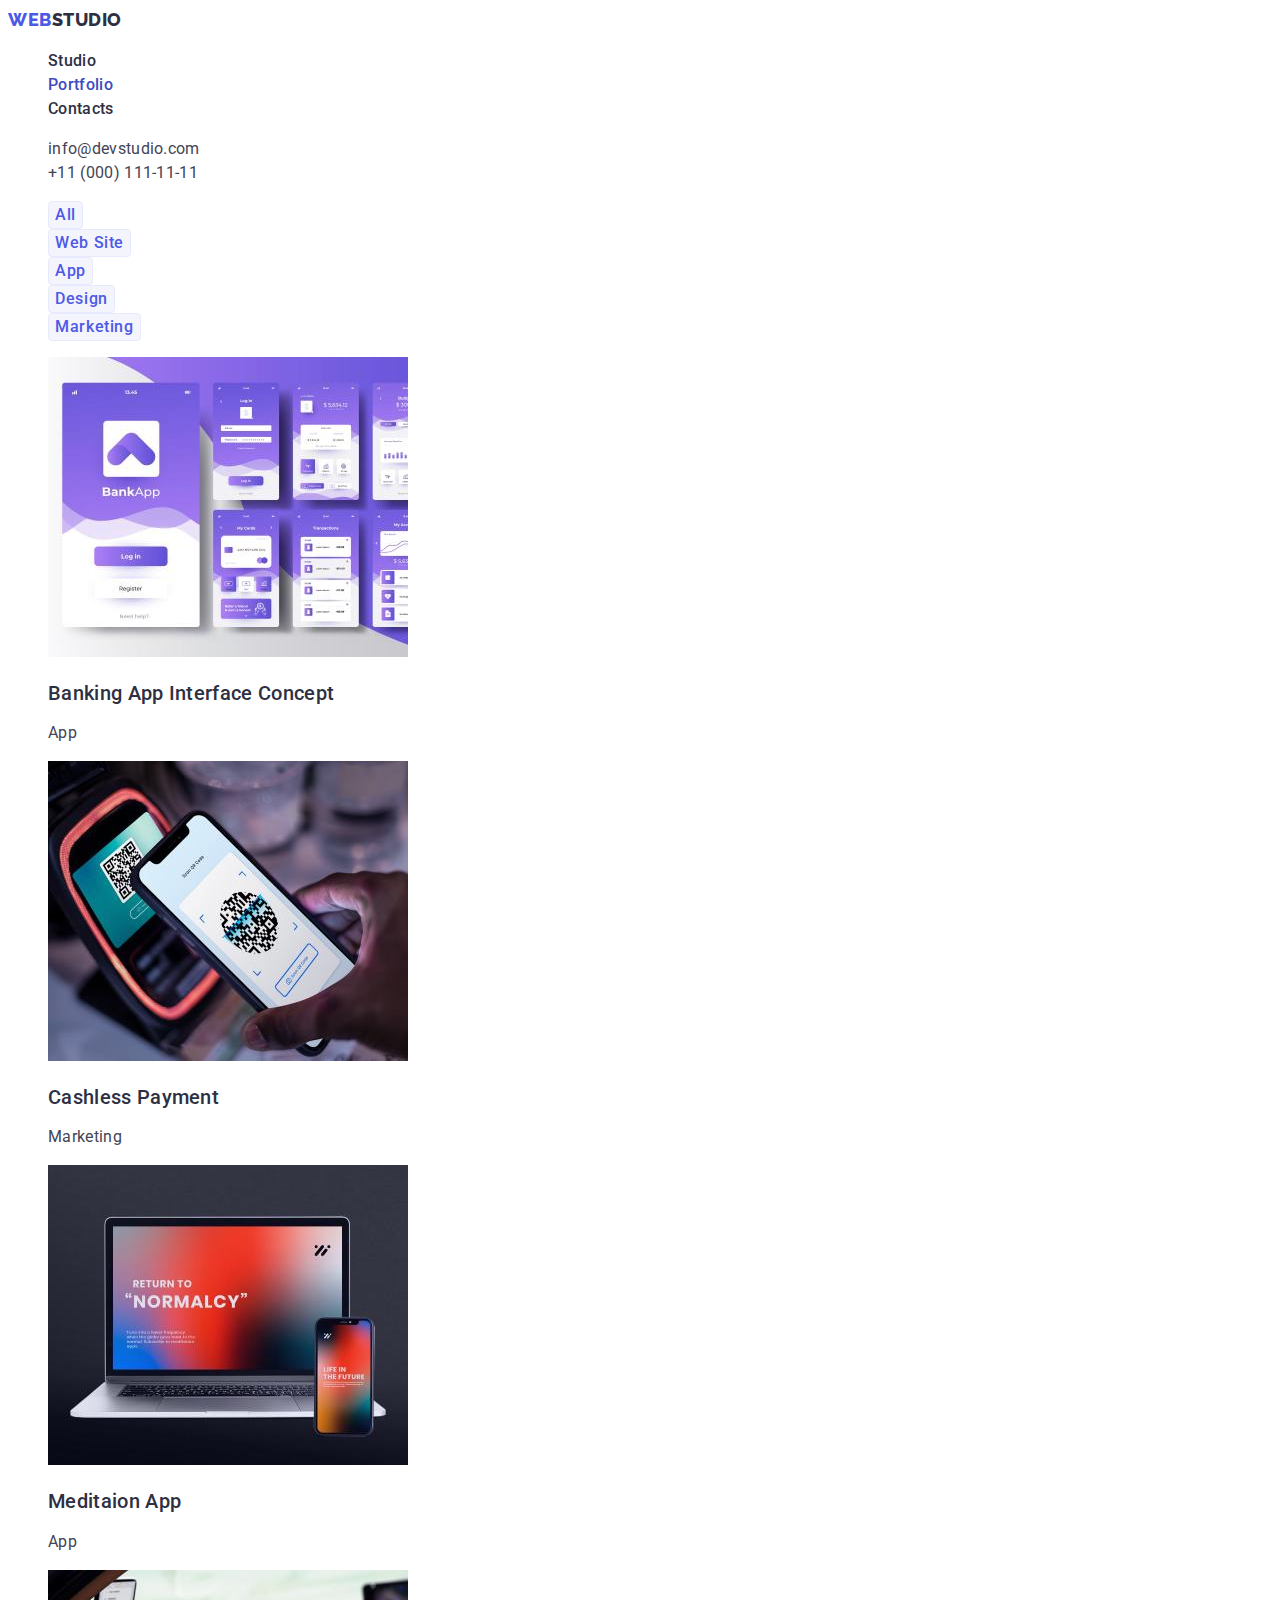
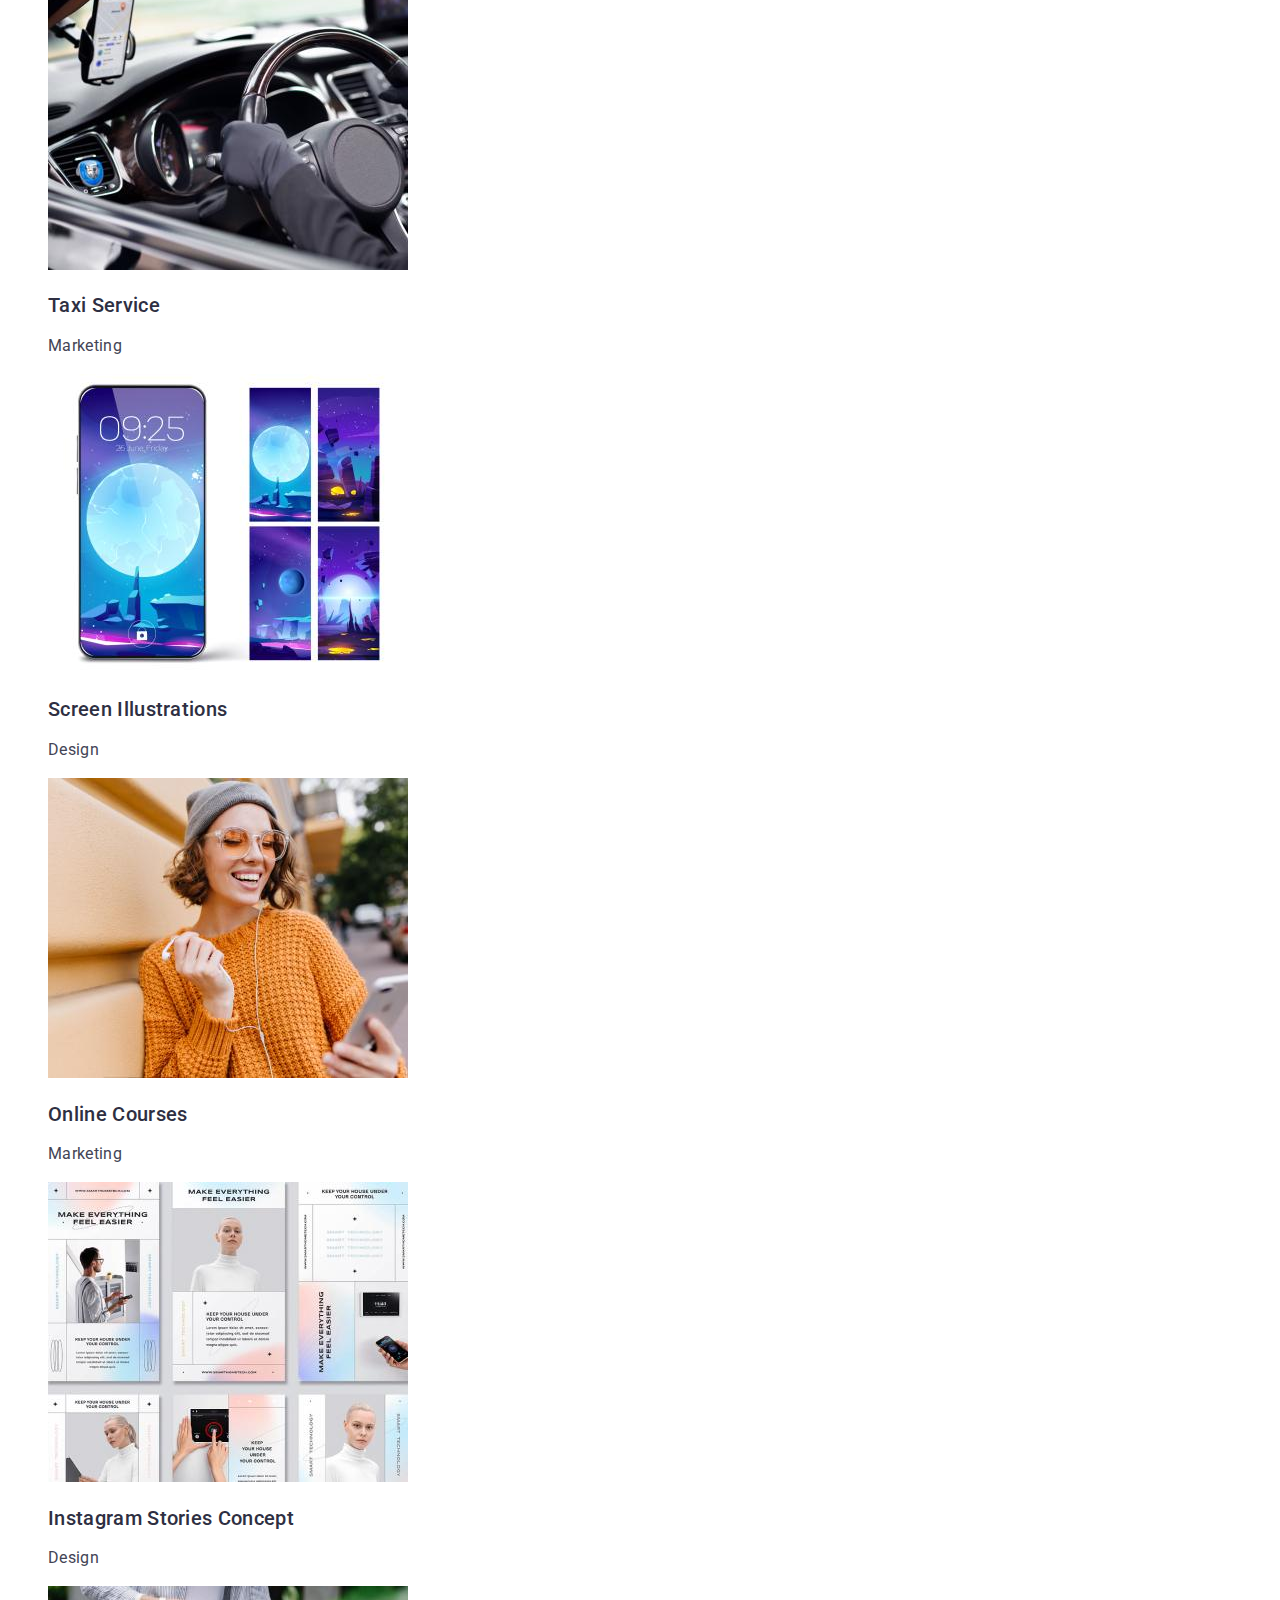
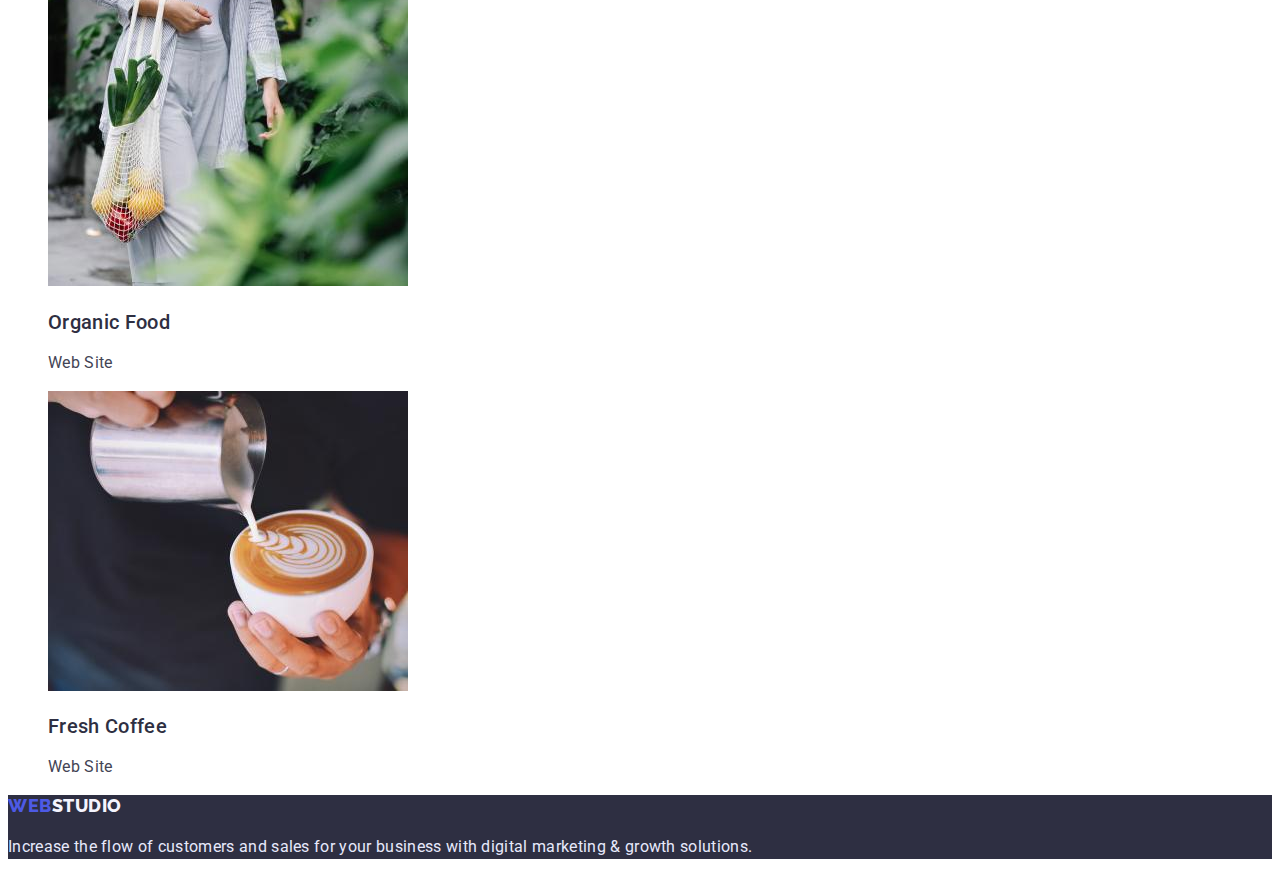
==== portfolio.html @ 0cdc8f43 "Initial commit" ====
<!DOCTYPE html>
<html lang="en">
	<head>
		<meta charset="UTF-8" />
		<meta http-equiv="X-UA-Compatible" content="IE=edge" />
		<meta name="viewport" content="width=device-width, initial-scale=1.0" />
		<title>WebStudio</title>
		<link rel="stylesheet" href="./css/styles.css" />
		<link rel="preconnect" href="https://fonts.googleapis.com" />
		<link rel="preconnect" href="https://fonts.gstatic.com" crossorigin />
		<link
			href="https://fonts.googleapis.com/css2?family=Raleway:wght@800&family=Roboto:wght@400;500;700;900&display=swap"
			rel="stylesheet"
		/>
	</head>
	<body>
		<header>
			<!-- site nav -->
			<nav class="nav">
				<a class="logo link" href="./index.html"><span class="accent-logo">Web</span>Studio</a>
				<ul class="site-nav list">
					<li><a class="link-nav primary-size link" href="./index.html">Studio</a></li>
					<li><a class="link-nav primary-size link current" href="./portfolio.html">Portfolio</a></li>
					<li><a class="link-nav primary-size link" href="">Contacts</a></li>
				</ul>
			</nav>
			<!-- contact -->
			<address>
				<ul class="contact list">
					<li><a class="contact-link primary-size link" href="mailto:info@devstudio.com">info@devstudio.com</a></li>
					<li><a class="contact-link primary-size link" href="tel:+110001111111">+11 (000) 111-11-11</a></li>
				</ul>
			</address>
		</header>
		<main>
			<section>
				<h1 class="visually-hidden">Portfolio</h1>
				<!-- filtr -->
				<ul class="list">
					<li> <button class="filtr-btn primary-size" type="button">All</button></li>
					<li> <button class="filtr-btn primary-size" type="button">Web Site</button></li>
					<li> <button class="filtr-btn primary-size" type="button">App</button></li>
					<li> <button class="filtr-btn primary-size" type="button">Design</button></li>
					<li> <button class="filtr-btn primary-size" type="button">Marketing</button></li>
				</ul>
				<!-- porfolio -->
				<ul class="list">
					<li>
						<a class="card link" href="">
							<img src="./images/banking.jpg" width="360" height="300" alt="banking app" />
							<h2 class="portfolio-title">Banking App Interface Concept</h2>
							<p class="primary-size">App</p>
						</a>
					</li>
					<li>
						<a class="card link" href="">
							<img src="./images/cashless-payment.jpg" width="360" height="300" alt="Cashless Payment" />
							<h2 class="portfolio-title">Cashless Payment</h2>
							<p class="primary-size">Marketing</p>
						</a>
					</li>
					<li>
						<a class="card link" href="">
							<img src="./images/meditaion-app.jpg" width="360" height="300" alt="Meditaion App" />
							<h2 class="portfolio-title">Meditaion App</h2>
							<p class="primary-size">App</p>
						</a>
					</li>
					<li>
						<a class="card link" href="">
							<img src="./images/taxi-service.jpg" width="360" height="300" alt="Taxi Service" />
							<h2 class="portfolio-title">Taxi Service</h2>
							<p class="primary-size">Marketing</p>
						</a>
					</li>
					<li>
						<a class="card link" href="">
							<img src="./images/screen-illustrations.jpg" width="360" height="300" alt="Screen Illustrations" />
							<h2 class="portfolio-title">Screen Illustrations</h2>
							<p class="primary-size">Design</p>
						</a>
					</li>
					<li>
						<a class="card link" href="">
							<img src="./images/online-courses.jpg" width="360" height="300" alt="Online Courses" />
							<h2 class="portfolio-title">Online Courses</h2>
							<p class="primary-size">Marketing</p>
						</a>
					</li>
					<li>
						<a class="card link" href="">
							<img src="./images/instagram-stories.jpg" width="360" height="300" alt="Instagram Stories Concept" />
							<h2 class="portfolio-title">Instagram Stories Concept</h2>
							<p class="primary-size">Design</p>
						</a>
					</li>
					<li>
						<a class="card link" href="">
							<img src="./images/organic-food.jpg" width="360" height="300" alt="Organic Food" />
							<h2 class="portfolio-title">Organic Food</h2>
							<p class="primary-size">Web Site</p>
						</a>
					</li>
					<li>
						<a class="card link" href="">
							<img src="./images/fresh-coffee.jpg" width="360" height="300" alt="Fresh Coffee" />
							<h2 class="portfolio-title">Fresh Coffee</h2>
							<p class="primary-size">Web Site</p>
						</a>
					</li>
				</ul>
			</section>
		</main>
		<footer class="footer">
			<a class="footer-logo link" href="./index.html"><span class="accent-logo">Web</span>Studio</a>
			<p class="footer-text primary-size">
				Increase the flow of customers and sales for your business with digital marketing & growth solutions.
			</p>
		</footer>
	</body>
</html>
---- css/styles.css ----
:root {
	--primary-brand: #4d5ae5;
	--pressed-state: #404bbf;
	--dark: #2e2f42;
	--success: #31d0aa;
	--text: #434455;
	--subtle-text: #8e8f99;
	--accent: #e7e9fc;
	--light: #f4f4fd;
	--background-color-primary: #ffffff;
}
body {
	color: var(--text);
	background-color: var(--background-color-primary);
	font-family: "Roboto", sans-serif;
	font-size: 16px;
	line-height: 1.5;
	font-weight: 400;
	letter-spacing: 0.02em;
}
.list {
	list-style: none;
}
.link {
	text-decoration: none;
}
.section-title {
	font-weight: 700;
	font-size: 36px;
	line-height: 1.11;
	text-align: center;
	text-transform: capitalize;
}
.visually-hidden {
	position: absolute;
	width: 1px;
	height: 1px;
	margin: -1px;
	border: 0;
	padding: 0;
	white-space: nowrap;
	clip-path: inset(100%);
	clip: rect(0 0 0 0);
	overflow: hidden;
}
/*----------------- header------------- */
.logo {
	font-family: "Raleway", sans-serif;
	font-weight: 800;
	font-size: 18px;
	line-height: 1.33;
	letter-spacing: 0.03em;
	text-transform: uppercase;
	color: var(--dark);
}
.site-nav .current {
	color: var(--pressed-state);
}
.accent-logo {
	color: var(--primary-brand);
}
.link-nav {
	font-weight: 500;
	color: var(--dark);
}
.link-nav:hover,
.link-nav:focus {
	color: var(--pressed-state);
}
.contact-link {
	font-style: normal;
	color: var(--text);
}
.contact-link:hover,
.contact-link:focus {
	color: var(--pressed-state);
}
/* ----------------hero------------------ */
.hero {
	background-color: #2e2f42;
}
.hero-title {
	font-weight: 700;
	font-size: 56px;
	line-height: 1.07;
	color: var(--background-color-primary);
}
.hero-btn {
	font-family: inherit;
	font-size: 16px;
	line-height: 1.5;
	font-weight: 500;
	align-items: center;
	letter-spacing: 0.04em;
	color: var(--background-color-primary);
	background: #4d5ae5;
	box-shadow: 0px 4px 4px rgba(0, 0, 0, 0.15);
	border-radius: 4px;
	cursor: pointer;
}
.hero-btn:hover,
.hero-btn:focus {
	background-color: var(--pressed-state);
}
/*------------- advantages section----------*/
.advantages-title {
	font-weight: 500;
	font-size: 20px;
	line-height: 1.2;
	color: var(--dark);
}
.employment-title {
	color: var(--dark);
}
/* team section */
.team {
	background-color: var(--light);
}
.team-item {
	background-color: var(--background-color-primary);
}
.team-title {
	color: var(--dark);
}
.team-player {
	font-weight: 500;
	font-size: 20px;
	line-height: 1.2;
	color: var(--dark);
}
/* footer */
.footer {
	background-color: var(--dark);
}
.footer-logo {
	font-family: "Raleway", sans-serif;
	font-weight: 800;
	font-size: 18px;
	line-height: 1.17;
	letter-spacing: 0.03em;
	text-transform: uppercase;
	color: var(--light);
}
.footer-text {
	color: var(--accent);
}
/* portfolio.html */
.filtr-btn {
	font-family: inherit;
	font-size: 16px;
	line-height: 1.5;
	font-weight: 500;
	letter-spacing: 0.04em;
	color: var(--primary-brand);
	background-color: var(--light);
	border: 1px solid var(--accent);
	border-radius: 4px;
	cursor: pointer;
}
.filtr-btn:hover,
.filtr-btn:focus {
	color: var(--background-color-primary);
	background-color: var(--pressed-state);
	border-color: var(--pressed-state);
}
.portfolio-title {
	font-weight: 500;
	font-size: 20px;
	line-height: 1.2;
	color: var(--dark);
}
.card > p {
	color: var(--text);
}
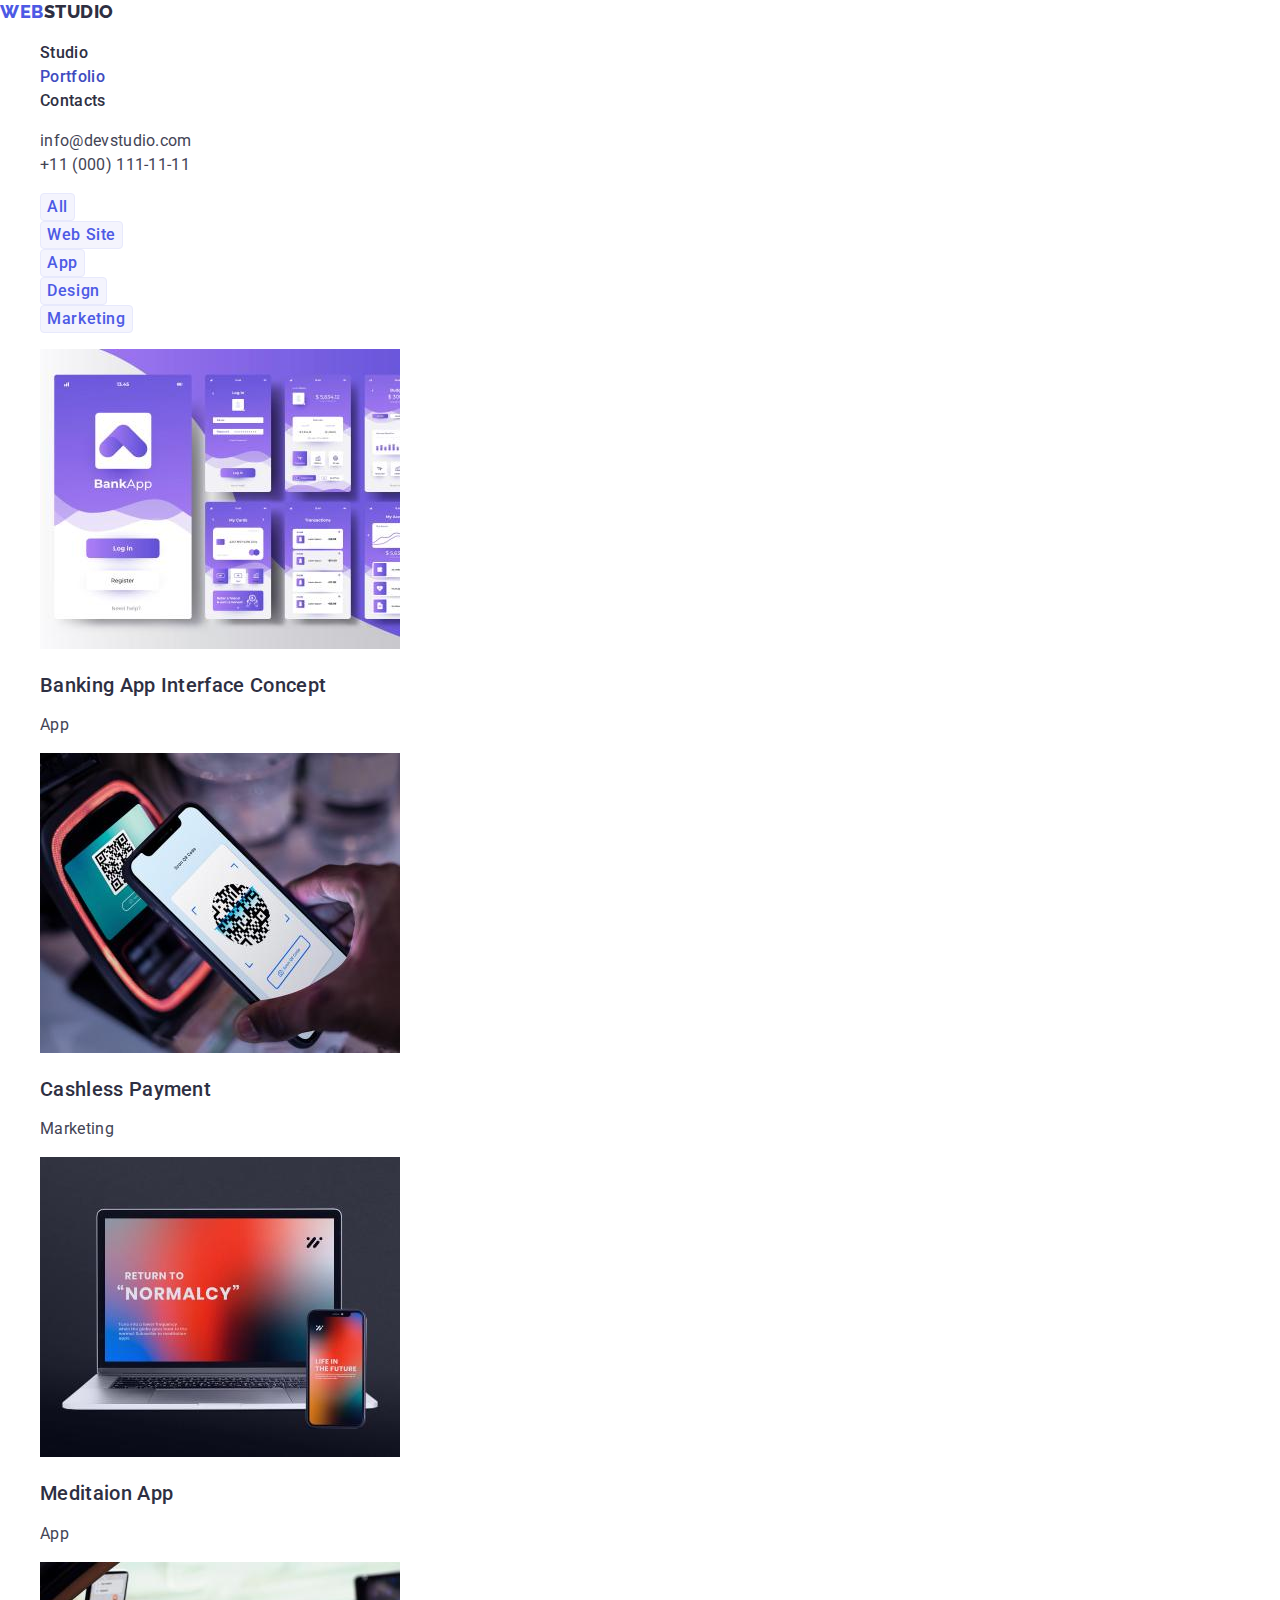
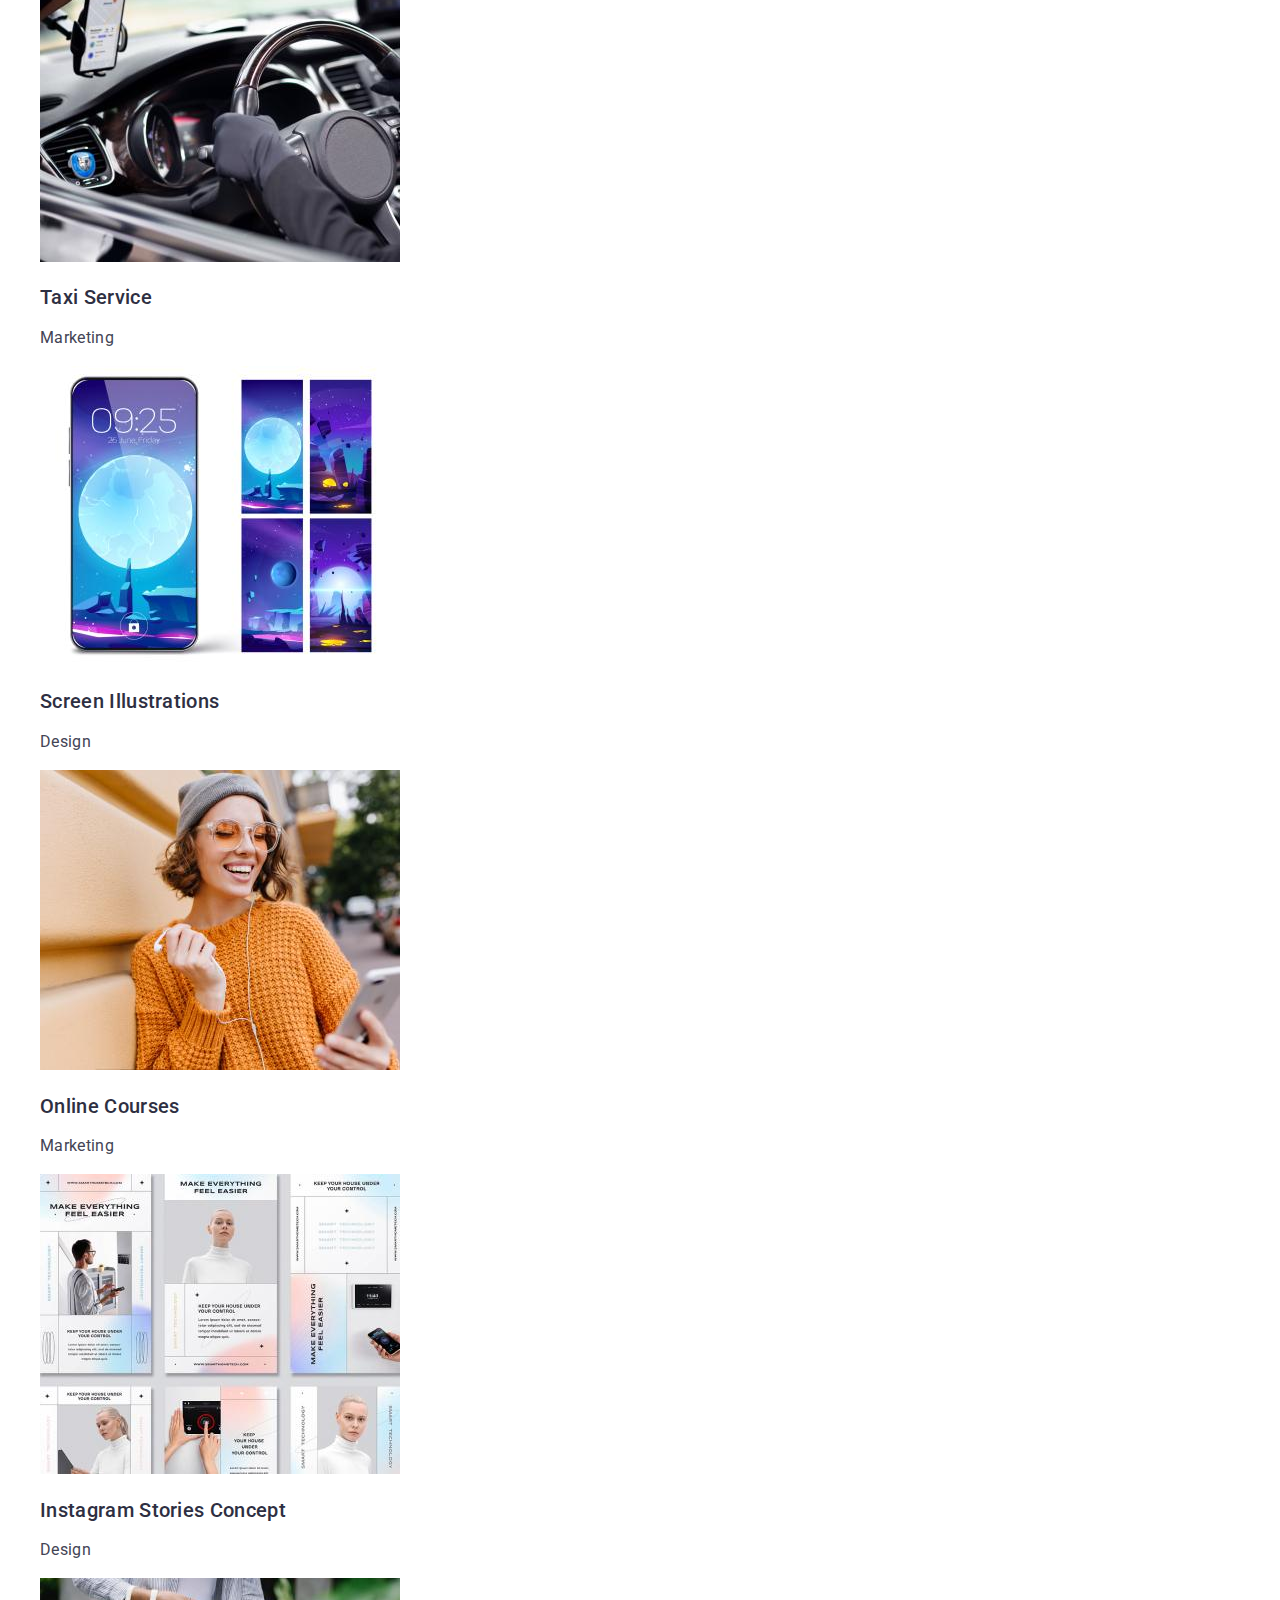
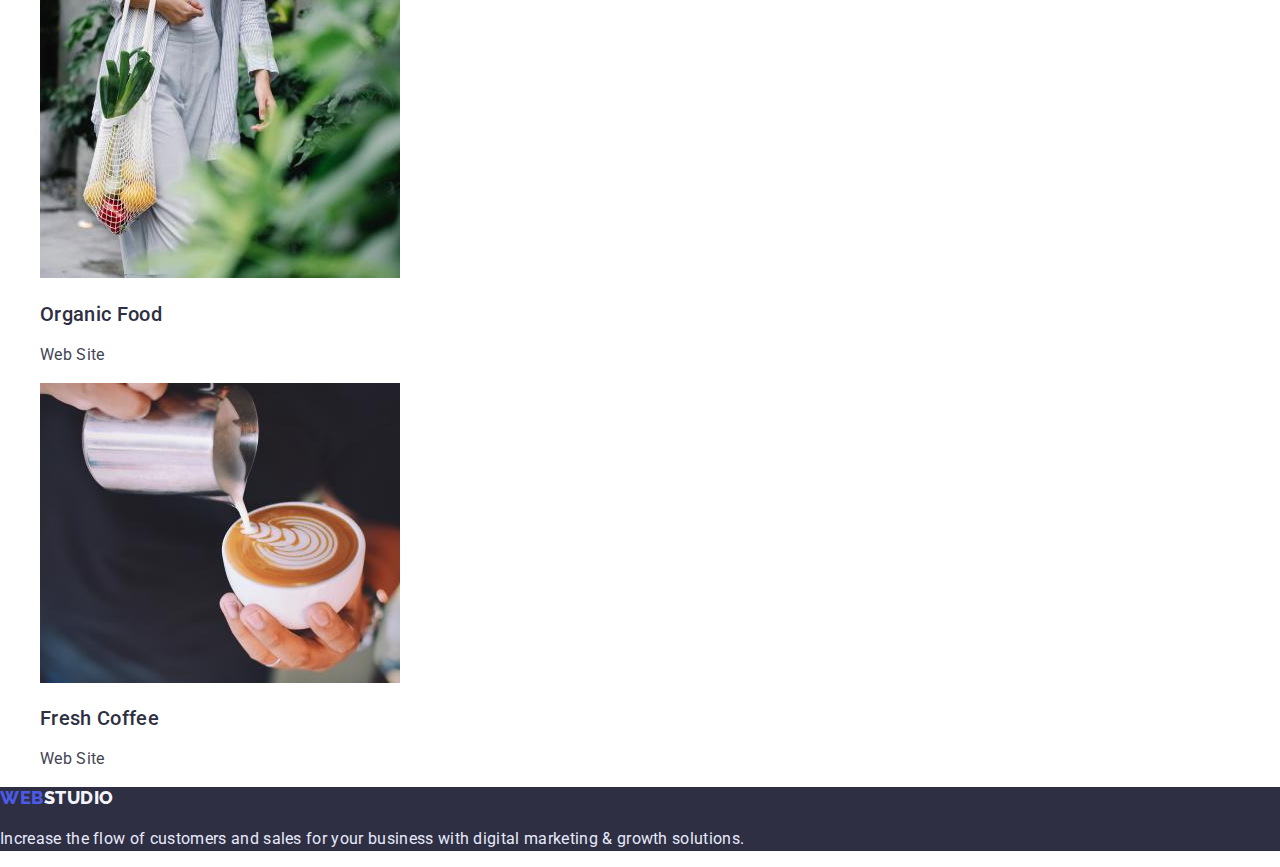
==== commit 0250ce9a: "conect normalize" ====
--- a/portfolio.html
+++ b/portfolio.html
@@ -5,13 +5,14 @@
 		<meta http-equiv="X-UA-Compatible" content="IE=edge" />
 		<meta name="viewport" content="width=device-width, initial-scale=1.0" />
 		<title>WebStudio</title>
-		<link rel="stylesheet" href="./css/styles.css" />
 		<link rel="preconnect" href="https://fonts.googleapis.com" />
 		<link rel="preconnect" href="https://fonts.gstatic.com" crossorigin />
 		<link
-			href="https://fonts.googleapis.com/css2?family=Raleway:wght@800&family=Roboto:wght@400;500;700;900&display=swap"
-			rel="stylesheet"
+		href="https://fonts.googleapis.com/css2?family=Raleway:wght@800&family=Roboto:wght@400;500;700;900&display=swap"
+		rel="stylesheet"
 		/>
+		<link rel="stylesheet" href="https://cdnjs.cloudflare.com/ajax/libs/modern-normalize/1.1.0/modern-normalize.min.css">
+		<link rel="stylesheet" href="./css/styles.css" />
 	</head>
 	<body>
 		<header>
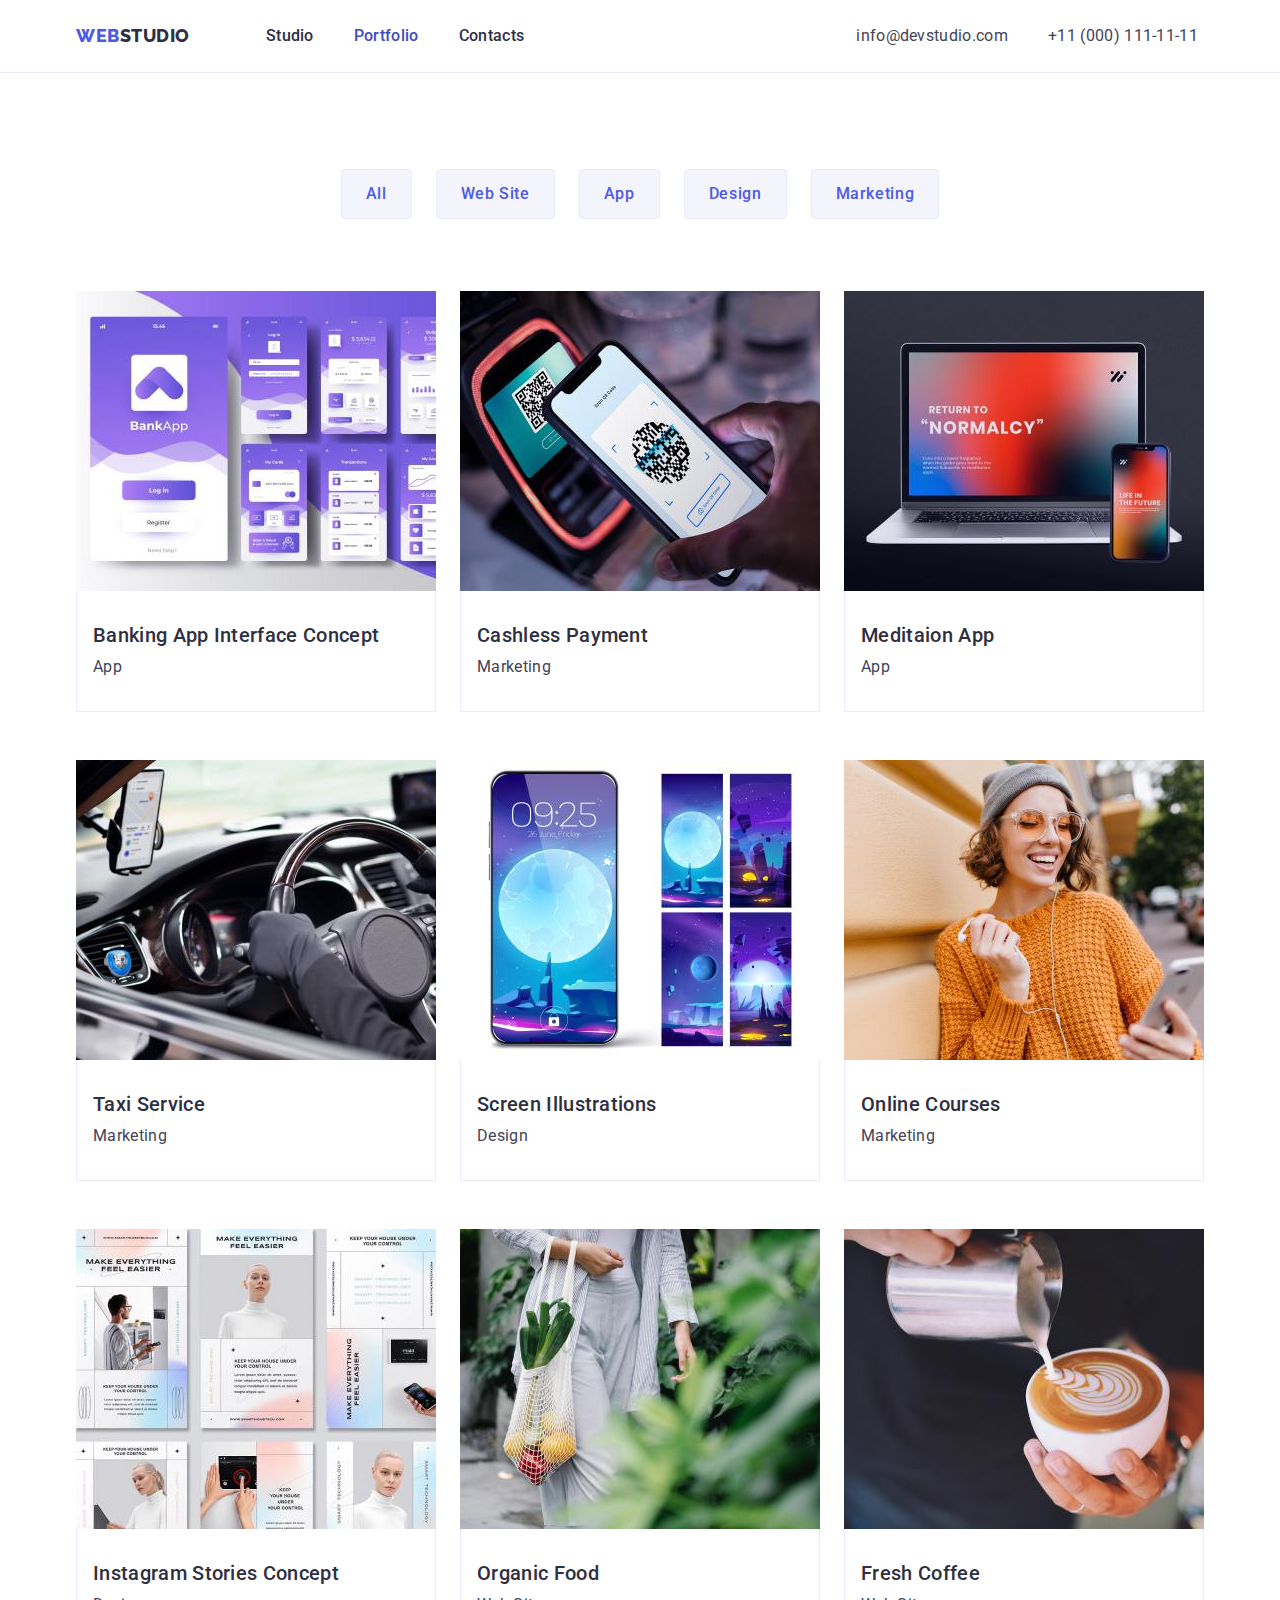
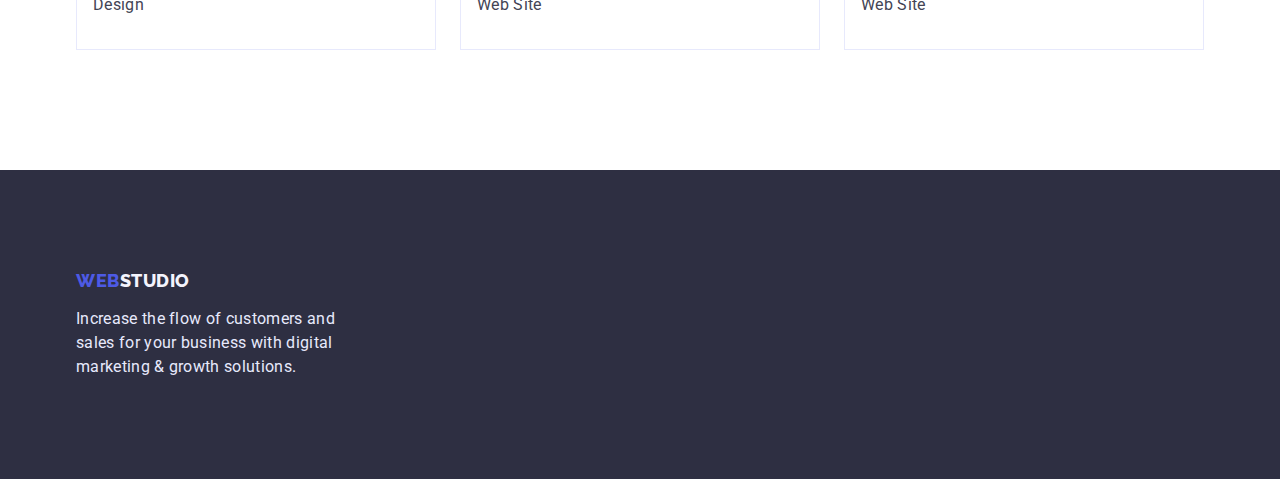
==== commit aea27c5f: "add indents and positioning portfolio.html" ====
--- a/portfolio.html
+++ b/portfolio.html
@@ -8,115 +8,144 @@
 		<link rel="preconnect" href="https://fonts.googleapis.com" />
 		<link rel="preconnect" href="https://fonts.gstatic.com" crossorigin />
 		<link
-		href="https://fonts.googleapis.com/css2?family=Raleway:wght@800&family=Roboto:wght@400;500;700;900&display=swap"
-		rel="stylesheet"
+			href="https://fonts.googleapis.com/css2?family=Raleway:wght@800&family=Roboto:wght@400;500;700;900&display=swap"
+			rel="stylesheet"
 		/>
-		<link rel="stylesheet" href="https://cdnjs.cloudflare.com/ajax/libs/modern-normalize/1.1.0/modern-normalize.min.css">
+		<link
+			rel="stylesheet"
+			href="https://cdnjs.cloudflare.com/ajax/libs/modern-normalize/1.1.0/modern-normalize.min.css"
+		/>
 		<link rel="stylesheet" href="./css/styles.css" />
 	</head>
 	<body>
-		<header>
+		<header class="header">
 			<!-- site nav -->
-			<nav class="nav">
-				<a class="logo link" href="./index.html"><span class="accent-logo">Web</span>Studio</a>
-				<ul class="site-nav list">
-					<li><a class="link-nav primary-size link" href="./index.html">Studio</a></li>
-					<li><a class="link-nav primary-size link current" href="./portfolio.html">Portfolio</a></li>
-					<li><a class="link-nav primary-size link" href="">Contacts</a></li>
-				</ul>
-			</nav>
-			<!-- contact -->
-			<address>
-				<ul class="contact list">
-					<li><a class="contact-link primary-size link" href="mailto:info@devstudio.com">info@devstudio.com</a></li>
-					<li><a class="contact-link primary-size link" href="tel:+110001111111">+11 (000) 111-11-11</a></li>
-				</ul>
-			</address>
+			<div class="container header-container">
+				<nav class="nav">
+					<a class="logo link" href="./index.html"><span class="accent-logo">Web</span>Studio</a>
+					<ul class="site-nav list">
+						<li><a class="link-nav link" href="./index.html">Studio</a></li>
+						<li><a class="link-nav link current" href="./portfolio.html">Portfolio</a></li>
+						<li><a class="link-nav link" href="">Contacts</a></li>
+					</ul>
+				</nav>
+				<!-- contact -->
+				<address>
+					<ul class="contact list">
+						<li><a class="contact-link link" href="mailto:info@devstudio.com">info@devstudio.com</a></li>
+						<li><a class="contact-link link" href="tel:+110001111111">+11 (000) 111-11-11</a></li>
+					</ul>
+				</address>
+			</div>
 		</header>
 		<main>
-			<section>
+			<section class="portfolio section">
 				<h1 class="visually-hidden">Portfolio</h1>
 				<!-- filtr -->
-				<ul class="list">
-					<li> <button class="filtr-btn primary-size" type="button">All</button></li>
-					<li> <button class="filtr-btn primary-size" type="button">Web Site</button></li>
-					<li> <button class="filtr-btn primary-size" type="button">App</button></li>
-					<li> <button class="filtr-btn primary-size" type="button">Design</button></li>
-					<li> <button class="filtr-btn primary-size" type="button">Marketing</button></li>
-				</ul>
+				<div class="container">
+					<ul class="filtr-list list">
+						<li> <button class="filtr-btn primary-size" type="button">All</button></li>
+						<li> <button class="filtr-btn primary-size" type="button">Web Site</button></li>
+						<li> <button class="filtr-btn primary-size" type="button">App</button></li>
+						<li> <button class="filtr-btn primary-size" type="button">Design</button></li>
+						<li> <button class="filtr-btn primary-size" type="button">Marketing</button></li>
+					</ul>
+				</div>
 				<!-- porfolio -->
-				<ul class="list">
-					<li>
-						<a class="card link" href="">
-							<img src="./images/banking.jpg" width="360" height="300" alt="banking app" />
-							<h2 class="portfolio-title">Banking App Interface Concept</h2>
-							<p class="primary-size">App</p>
-						</a>
-					</li>
-					<li>
-						<a class="card link" href="">
-							<img src="./images/cashless-payment.jpg" width="360" height="300" alt="Cashless Payment" />
-							<h2 class="portfolio-title">Cashless Payment</h2>
-							<p class="primary-size">Marketing</p>
-						</a>
-					</li>
-					<li>
-						<a class="card link" href="">
-							<img src="./images/meditaion-app.jpg" width="360" height="300" alt="Meditaion App" />
-							<h2 class="portfolio-title">Meditaion App</h2>
-							<p class="primary-size">App</p>
-						</a>
-					</li>
-					<li>
-						<a class="card link" href="">
-							<img src="./images/taxi-service.jpg" width="360" height="300" alt="Taxi Service" />
-							<h2 class="portfolio-title">Taxi Service</h2>
-							<p class="primary-size">Marketing</p>
-						</a>
-					</li>
-					<li>
-						<a class="card link" href="">
-							<img src="./images/screen-illustrations.jpg" width="360" height="300" alt="Screen Illustrations" />
-							<h2 class="portfolio-title">Screen Illustrations</h2>
-							<p class="primary-size">Design</p>
-						</a>
-					</li>
-					<li>
-						<a class="card link" href="">
-							<img src="./images/online-courses.jpg" width="360" height="300" alt="Online Courses" />
-							<h2 class="portfolio-title">Online Courses</h2>
-							<p class="primary-size">Marketing</p>
-						</a>
-					</li>
-					<li>
-						<a class="card link" href="">
-							<img src="./images/instagram-stories.jpg" width="360" height="300" alt="Instagram Stories Concept" />
-							<h2 class="portfolio-title">Instagram Stories Concept</h2>
-							<p class="primary-size">Design</p>
-						</a>
-					</li>
-					<li>
-						<a class="card link" href="">
-							<img src="./images/organic-food.jpg" width="360" height="300" alt="Organic Food" />
-							<h2 class="portfolio-title">Organic Food</h2>
-							<p class="primary-size">Web Site</p>
-						</a>
-					</li>
-					<li>
-						<a class="card link" href="">
-							<img src="./images/fresh-coffee.jpg" width="360" height="300" alt="Fresh Coffee" />
-							<h2 class="portfolio-title">Fresh Coffee</h2>
-							<p class="primary-size">Web Site</p>
-						</a>
-					</li>
-				</ul>
+				<div class="container">
+					<ul class="card-set list">
+						<li class="card-item">
+							<a class="card link" href="">
+								<img src="./images/banking.jpg" width="360" height="300" alt="banking app" />
+								<div class="card-description">
+									<h2 class="portfolio-title">Banking App Interface Concept</h2>
+									<p class="primary-size">App</p>
+								</div>
+							</a>
+						</li>
+						<li class="card-item">
+							<a class="card link" href="">
+								<img src="./images/cashless-payment.jpg" width="360" height="300" alt="Cashless Payment" />
+								<div class="card-description">
+									<h2 class="portfolio-title">Cashless Payment</h2>
+									<p class="primary-size">Marketing</p>
+								</div>
+							</a>
+						</li>
+						<li class="card-item">
+							<a class="card link" href="">
+								<img src="./images/meditaion-app.jpg" width="360" height="300" alt="Meditaion App" />
+								<div class="card-description">
+							         <h2 class="portfolio-title">Meditaion App</h2>
+									 <p class="primary-size">App</p>
+								</div>
+							</a>
+						</li>
+						<li class="card-item">
+							<a class="card link" href="">
+								<img src="./images/taxi-service.jpg" width="360" height="300" alt="Taxi Service" />
+								<div class="card-description">
+									<h2 class="portfolio-title">Taxi Service</h2>
+									<p class="primary-size">Marketing</p>
+								</div>
+							</a>
+						</li>
+						<li class="card-item">
+							<a class="card link" href="">
+								<img src="./images/screen-illustrations.jpg" width="360" height="300" alt="Screen Illustrations" />
+								<div class="card-description">
+									<h2 class="portfolio-title">Screen Illustrations</h2>
+									<p class="primary-size">Design</p>
+								</div>
+							</a>
+						</li>
+						<li class="card-item">
+							<a class="card link" href="">
+								<img src="./images/online-courses.jpg" width="360" height="300" alt="Online Courses" />
+								<div class="card-description">
+									<h2 class="portfolio-title">Online Courses</h2>
+									<p class="primary-size">Marketing</p>
+								</div>
+							</a>
+						</li>
+						<li class="card-item">
+							<a class="card link" href="">
+								<img src="./images/instagram-stories.jpg" width="360" height="300" alt="Instagram Stories Concept" />
+								<div class="card-description">
+									<h2 class="portfolio-title">Instagram Stories Concept</h2>
+									<p class="primary-size">Design</p>
+								</div>
+							</a>
+						</li>
+						<li class="card-item">
+							<a class="card link" href="">
+								<img src="./images/organic-food.jpg" width="360" height="300" alt="Organic Food" />
+								<div class="card-description">
+									<h2 class="portfolio-title">Organic Food</h2>
+									<p class="primary-size">Web Site</p>
+								</div>
+							</a>
+						</li>
+						<li class="card-item">
+							<a class="card link" href="">
+								<img src="./images/fresh-coffee.jpg" width="360" height="300" alt="Fresh Coffee" />
+								<div class="card-description">
+									<h2 class="portfolio-title">Fresh Coffee</h2>
+									<p class="primary-size">Web Site</p>
+								</div>
+							</a>
+						</li>
+					</ul>
+				</div>
 			</section>
 		</main>
 		<footer class="footer">
-			<a class="footer-logo link" href="./index.html"><span class="accent-logo">Web</span>Studio</a>
-			<p class="footer-text primary-size">
-				Increase the flow of customers and sales for your business with digital marketing & growth solutions.
-			</p>
+			<div class="container">
+				<a class="footer-logo link" href="./index.html"><span class="accent-logo">Web</span>Studio</a>
+				<p class="footer-text">
+					Increase the flow of customers and sales for your business with digital marketing & growth solutions.
+				</p>
+			</div>
 		</footer>
 	</body>
 </html>
--- a/css/styles.css
+++ b/css/styles.css
@@ -8,8 +8,11 @@
 	--accent: #e7e9fc;
 	--light: #f4f4fd;
 	--background-color-primary: #ffffff;
+	--header-padding: 24px 0;
+	--horizontal-gap: 24px;
 }
 body {
+	max-width: 100%;
 	color: var(--text);
 	background-color: var(--background-color-primary);
 	font-family: "Roboto", sans-serif;
@@ -18,11 +21,42 @@
 	font-weight: 400;
 	letter-spacing: 0.02em;
 }
+h1,
+h2,
+h3,
+h4,
+h5,
+h6,
+p {
+	margin-top: 0;
+	margin-bottom: 0;
+}
+ul,
+ol {
+	margin-top: 0;
+	margin-bottom: 0;
+	padding-left: 0;
+}
+img {
+	display: block;
+}
+/* ----------------Container---------------- */
+.container {
+	width: 1158px;
+	margin-left: auto;
+	margin-right: auto;
+	padding-left: 15px;
+	padding-right: 15px;
+}
 .list {
 	list-style: none;
 }
 .link {
 	text-decoration: none;
+}
+.section {
+	padding-top: 120px;
+	padding-bottom: 120px;
 }
 .section-title {
 	font-weight: 700;
@@ -30,6 +64,7 @@
 	line-height: 1.11;
 	text-align: center;
 	text-transform: capitalize;
+	margin-bottom: 72px;
 }
 .visually-hidden {
 	position: absolute;
@@ -44,6 +79,7 @@
 	overflow: hidden;
 }
 /*----------------- header------------- */
+
 .logo {
 	font-family: "Raleway", sans-serif;
 	font-weight: 800;
@@ -52,6 +88,21 @@
 	letter-spacing: 0.03em;
 	text-transform: uppercase;
 	color: var(--dark);
+	padding: var(--header-padding);
+}
+.header {
+	border-bottom: 1px solid var(--accent);
+}
+.header-container {
+	display: flex;
+}
+.nav {
+	display: flex;
+}
+.site-nav {
+	display: flex;
+	margin-left: 76px;
+	gap: 40px;
 }
 .site-nav .current {
 	color: var(--pressed-state);
@@ -62,14 +113,23 @@
 .link-nav {
 	font-weight: 500;
 	color: var(--dark);
+	padding: var(--header-padding);
+	display: block;
 }
 .link-nav:hover,
 .link-nav:focus {
 	color: var(--pressed-state);
 }
+.contact {
+	display: flex;
+	margin-left: 332px;
+	gap: 40px;
+}
 .contact-link {
 	font-style: normal;
 	color: var(--text);
+	display: block;
+	padding: var(--header-padding);
 }
 .contact-link:hover,
 .contact-link:focus {
@@ -77,6 +137,7 @@
 }
 /* ----------------hero------------------ */
 .hero {
+	text-align: center;
 	background-color: #2e2f42;
 }
 .hero-title {
@@ -84,40 +145,73 @@
 	font-size: 56px;
 	line-height: 1.07;
 	color: var(--background-color-primary);
+	margin-bottom: 48px;
 }
 .hero-btn {
 	font-family: inherit;
 	font-size: 16px;
+	text-align: center;
 	line-height: 1.5;
 	font-weight: 500;
-	align-items: center;
 	letter-spacing: 0.04em;
 	color: var(--background-color-primary);
 	background: #4d5ae5;
 	box-shadow: 0px 4px 4px rgba(0, 0, 0, 0.15);
 	border-radius: 4px;
 	cursor: pointer;
+	display: inline-block;
+	padding: 16px 32px;
+	min-width: 169px;
 }
 .hero-btn:hover,
 .hero-btn:focus {
 	background-color: var(--pressed-state);
 }
 /*------------- advantages section----------*/
+
+.advantages-list {
+	display: flex;
+	gap: var(--horizontal-gap);
+}
 .advantages-title {
 	font-weight: 500;
 	font-size: 20px;
 	line-height: 1.2;
 	color: var(--dark);
+	margin-bottom: 8px;
+}
+.employment {
+	padding-top: 0;
 }
 .employment-title {
 	color: var(--dark);
+}
+.employment-list {
+	width: calc(100% / 3 - var(--horizontal-gap));
+	display: flex;
+	gap: var(--horizontal-gap);
 }
 /* team section */
 .team {
 	background-color: var(--light);
 }
+.team-list {
+	width: calc(100% / 4 - var(--horizontal-gap));
+	display: flex;
+	gap: var(--horizontal-gap);
+}
 .team-item {
 	background-color: var(--background-color-primary);
+	text-align: center;
+	box-shadow: 0px 1px 6px rgba(46, 47, 66, 0.08), 0px 1px 1px rgba(46, 47, 66, 0.16), 0px 2px 1px rgba(46, 47, 66, 0.08);
+	border-radius: 0px 0px 4px 4px;
+}
+.team-item > img {
+	padding-bottom: 32px;
+}
+.team-item > p {
+	padding-top: 8px;
+	padding-bottom: 32px;
 }
 .team-title {
 	color: var(--dark);
@@ -131,6 +225,8 @@
 /* footer */
 .footer {
 	background-color: var(--dark);
+	padding-top: 100px;
+	padding-bottom: 100px;
 }
 .footer-logo {
 	font-family: "Raleway", sans-serif;
@@ -140,11 +236,21 @@
 	letter-spacing: 0.03em;
 	text-transform: uppercase;
 	color: var(--light);
+	display: block;
+	margin-bottom: 16px;
 }
 .footer-text {
 	color: var(--accent);
+	max-width: 264px;
 }
 /* portfolio.html */
+.filtr-list {
+	display: flex;
+	gap: var(--horizontal-gap);
+	justify-content: center;
+	margin-top: 96px;
+	margin-bottom: 72px;
+}
 .filtr-btn {
 	font-family: inherit;
 	font-size: 16px;
@@ -156,6 +262,8 @@
 	border: 1px solid var(--accent);
 	border-radius: 4px;
 	cursor: pointer;
+	display: inline-block;
+	padding: 12px 24px;
 }
 .filtr-btn:hover,
 .filtr-btn:focus {
@@ -163,12 +271,29 @@
 	background-color: var(--pressed-state);
 	border-color: var(--pressed-state);
 }
+.portfolio {
+	padding-top: 0;
+}
 .portfolio-title {
 	font-weight: 500;
 	font-size: 20px;
 	line-height: 1.2;
 	color: var(--dark);
-}
-.card > p {
+	margin-bottom: 8px;
+}
+.card-set {
+	display: flex;
+	flex-wrap: wrap;
+	gap: 48px var(--horizontal-gap);
+}
+.card-item {
+	flex-basis: calc(100% / 3 - var(--horizontal-gap));
+}
+.card-description {
+	border: 1px solid var(--accent);
+	padding: 32px 0 32px 16px;
+	border-top: 0;
+}
+.card > div > p {
 	color: var(--text);
 }
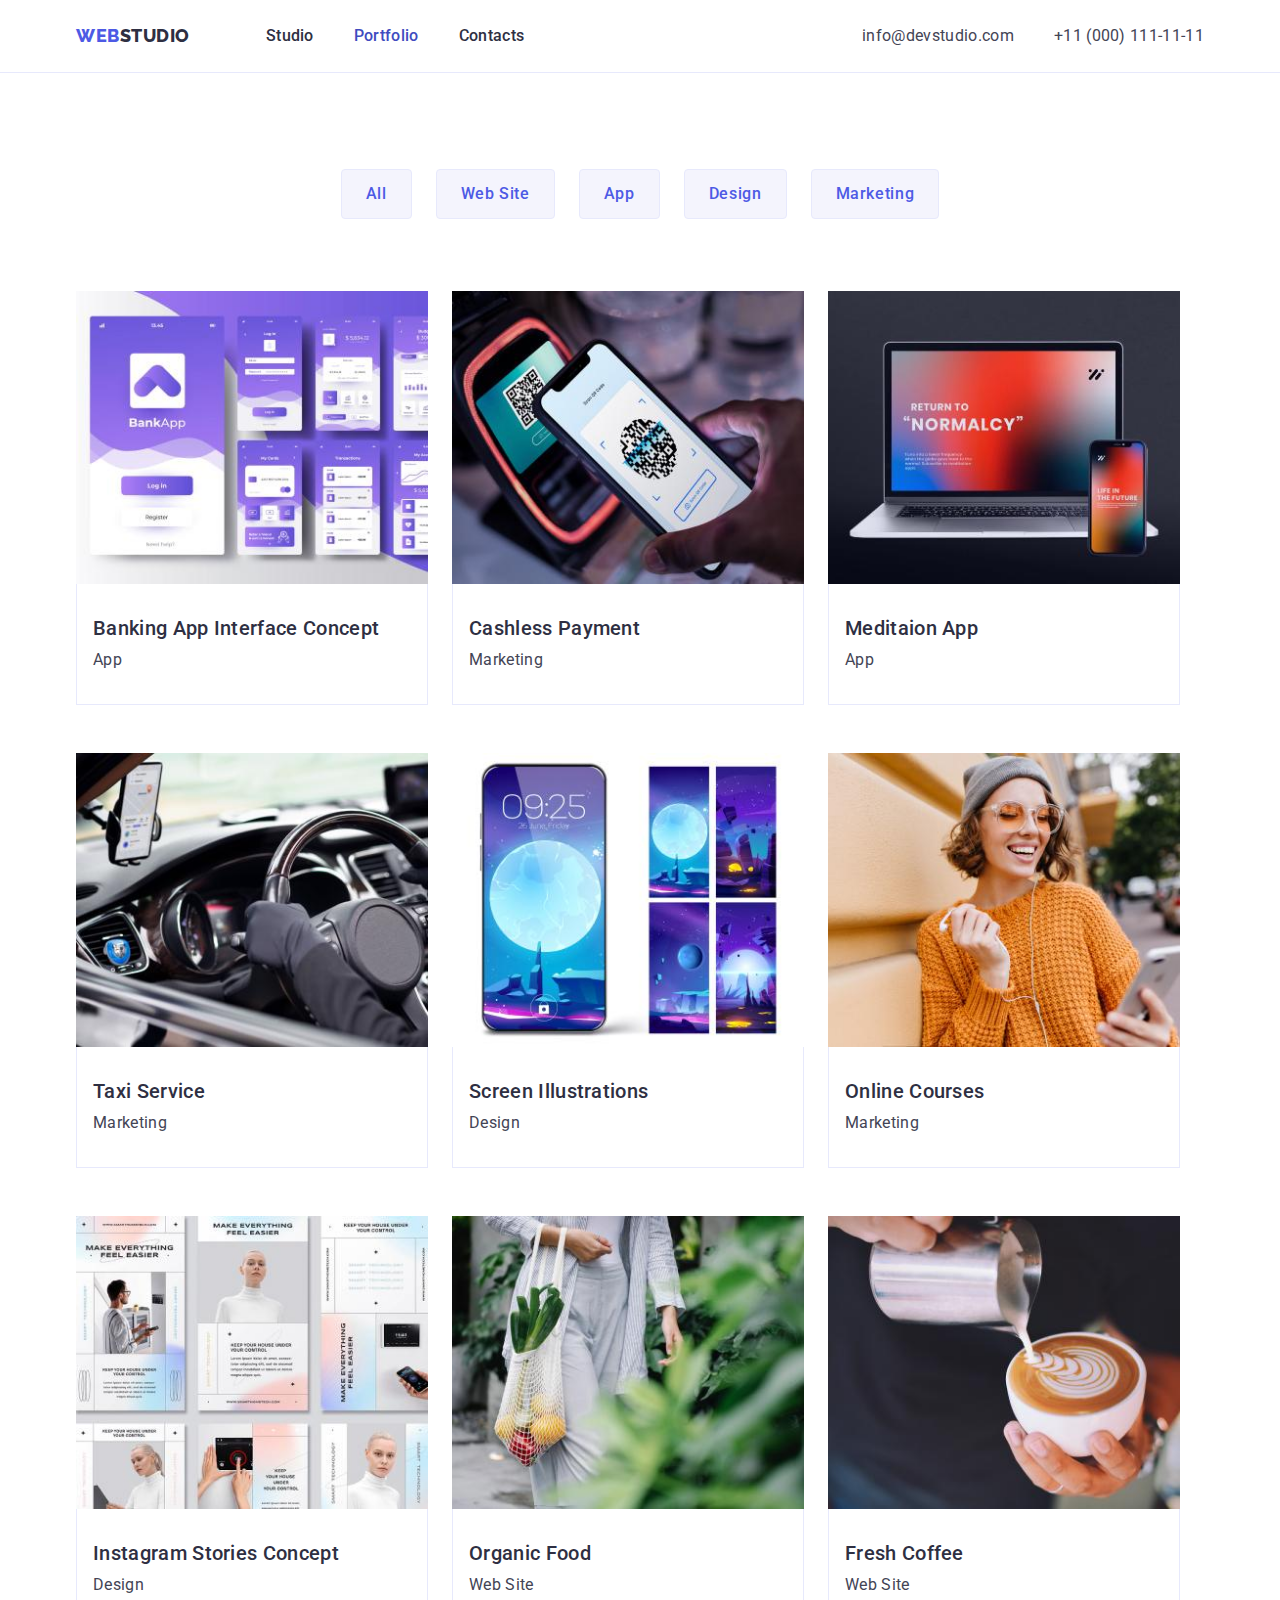
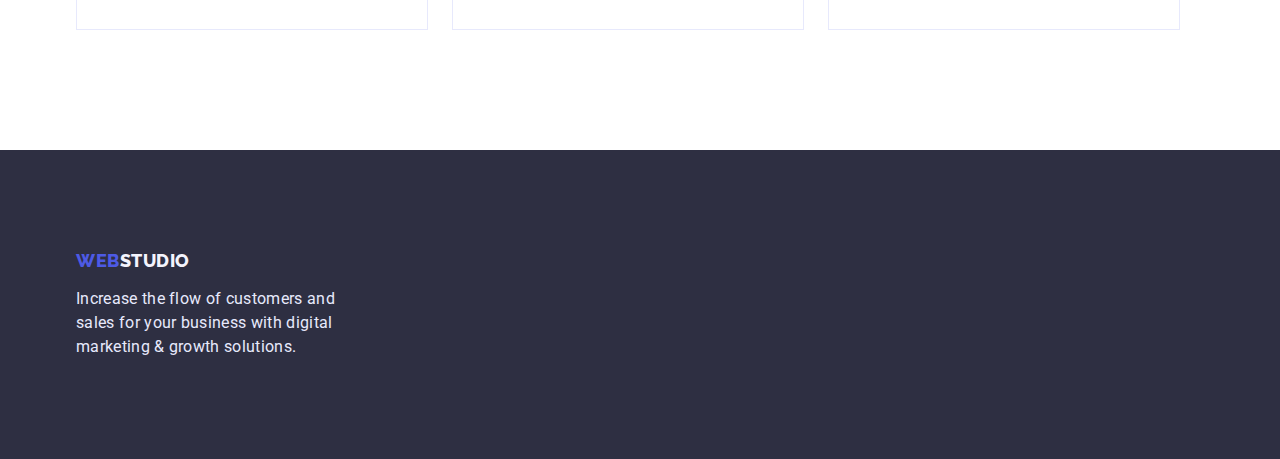
==== commit c68bf360: "work on mistakes" ====
--- a/portfolio.html
+++ b/portfolio.html
@@ -30,7 +30,7 @@
 					</ul>
 				</nav>
 				<!-- contact -->
-				<address>
+				<address class="address">
 					<ul class="contact list">
 						<li><a class="contact-link link" href="mailto:info@devstudio.com">info@devstudio.com</a></li>
 						<li><a class="contact-link link" href="tel:+110001111111">+11 (000) 111-11-11</a></li>
@@ -40,26 +40,24 @@
 		</header>
 		<main>
 			<section class="portfolio section">
-				<h1 class="visually-hidden">Portfolio</h1>
 				<!-- filtr -->
 				<div class="container">
+					<h1 class="visually-hidden">Portfolio</h1>
 					<ul class="filtr-list list">
-						<li> <button class="filtr-btn primary-size" type="button">All</button></li>
-						<li> <button class="filtr-btn primary-size" type="button">Web Site</button></li>
-						<li> <button class="filtr-btn primary-size" type="button">App</button></li>
-						<li> <button class="filtr-btn primary-size" type="button">Design</button></li>
-						<li> <button class="filtr-btn primary-size" type="button">Marketing</button></li>
+						<li> <button class="filtr-btn" type="button">All</button></li>
+						<li> <button class="filtr-btn" type="button">Web Site</button></li>
+						<li> <button class="filtr-btn" type="button">App</button></li>
+						<li> <button class="filtr-btn" type="button">Design</button></li>
+						<li> <button class="filtr-btn" type="button">Marketing</button></li>
 					</ul>
-				</div>
 				<!-- porfolio -->
-				<div class="container">
 					<ul class="card-set list">
 						<li class="card-item">
 							<a class="card link" href="">
 								<img src="./images/banking.jpg" width="360" height="300" alt="banking app" />
 								<div class="card-description">
 									<h2 class="portfolio-title">Banking App Interface Concept</h2>
-									<p class="primary-size">App</p>
+									<p>App</p>
 								</div>
 							</a>
 						</li>
@@ -68,7 +66,7 @@
 								<img src="./images/cashless-payment.jpg" width="360" height="300" alt="Cashless Payment" />
 								<div class="card-description">
 									<h2 class="portfolio-title">Cashless Payment</h2>
-									<p class="primary-size">Marketing</p>
+									<p>Marketing</p>
 								</div>
 							</a>
 						</li>
@@ -77,7 +75,7 @@
 								<img src="./images/meditaion-app.jpg" width="360" height="300" alt="Meditaion App" />
 								<div class="card-description">
 							         <h2 class="portfolio-title">Meditaion App</h2>
-									 <p class="primary-size">App</p>
+									 <p>App</p>
 								</div>
 							</a>
 						</li>
@@ -86,7 +84,7 @@
 								<img src="./images/taxi-service.jpg" width="360" height="300" alt="Taxi Service" />
 								<div class="card-description">
 									<h2 class="portfolio-title">Taxi Service</h2>
-									<p class="primary-size">Marketing</p>
+									<p>Marketing</p>
 								</div>
 							</a>
 						</li>
@@ -95,7 +93,7 @@
 								<img src="./images/screen-illustrations.jpg" width="360" height="300" alt="Screen Illustrations" />
 								<div class="card-description">
 									<h2 class="portfolio-title">Screen Illustrations</h2>
-									<p class="primary-size">Design</p>
+									<p>Design</p>
 								</div>
 							</a>
 						</li>
@@ -104,7 +102,7 @@
 								<img src="./images/online-courses.jpg" width="360" height="300" alt="Online Courses" />
 								<div class="card-description">
 									<h2 class="portfolio-title">Online Courses</h2>
-									<p class="primary-size">Marketing</p>
+									<p>Marketing</p>
 								</div>
 							</a>
 						</li>
@@ -113,7 +111,7 @@
 								<img src="./images/instagram-stories.jpg" width="360" height="300" alt="Instagram Stories Concept" />
 								<div class="card-description">
 									<h2 class="portfolio-title">Instagram Stories Concept</h2>
-									<p class="primary-size">Design</p>
+									<p>Design</p>
 								</div>
 							</a>
 						</li>
@@ -122,7 +120,7 @@
 								<img src="./images/organic-food.jpg" width="360" height="300" alt="Organic Food" />
 								<div class="card-description">
 									<h2 class="portfolio-title">Organic Food</h2>
-									<p class="primary-size">Web Site</p>
+									<p>Web Site</p>
 								</div>
 							</a>
 						</li>
@@ -131,7 +129,7 @@
 								<img src="./images/fresh-coffee.jpg" width="360" height="300" alt="Fresh Coffee" />
 								<div class="card-description">
 									<h2 class="portfolio-title">Fresh Coffee</h2>
-									<p class="primary-size">Web Site</p>
+									<p>Web Site</p>
 								</div>
 							</a>
 						</li>
--- a/css/styles.css
+++ b/css/styles.css
@@ -12,7 +12,7 @@
 	--horizontal-gap: 24px;
 }
 body {
-	max-width: 100%;
+	max-width: 1440px;
 	color: var(--text);
 	background-color: var(--background-color-primary);
 	font-family: "Roboto", sans-serif;
@@ -38,6 +38,8 @@
 	padding-left: 0;
 }
 img {
+	max-width: 100%;
+	height: auto;
 	display: block;
 }
 /* ----------------Container---------------- */
@@ -120,9 +122,11 @@
 .link-nav:focus {
 	color: var(--pressed-state);
 }
+.address {
+	margin-left: auto;
+}
 .contact {
 	display: flex;
-	margin-left: 332px;
 	gap: 40px;
 }
 .contact-link {
@@ -139,13 +143,18 @@
 .hero {
 	text-align: center;
 	background-color: #2e2f42;
+	padding-top: 188px;
+	padding-bottom: 188px;
 }
 .hero-title {
+	max-width: 496px;
 	font-weight: 700;
 	font-size: 56px;
 	line-height: 1.07;
 	color: var(--background-color-primary);
 	margin-bottom: 48px;
+	margin-left: auto;
+	margin-right: auto;
 }
 .hero-btn {
 	font-family: inherit;
@@ -187,30 +196,30 @@
 	color: var(--dark);
 }
 .employment-list {
+	display: flex;
+	gap: var(--horizontal-gap);
+}
+.employment-item {
 	width: calc(100% / 3 - var(--horizontal-gap));
-	display: flex;
-	gap: var(--horizontal-gap);
 }
 /* team section */
 .team {
 	background-color: var(--light);
 }
 .team-list {
+	display: flex;
+	gap: var(--horizontal-gap);
+}
+.team-item {
 	width: calc(100% / 4 - var(--horizontal-gap));
-	display: flex;
-	gap: var(--horizontal-gap);
-}
-.team-item {
 	background-color: var(--background-color-primary);
 	text-align: center;
 	box-shadow: 0px 1px 6px rgba(46, 47, 66, 0.08), 0px 1px 1px rgba(46, 47, 66, 0.16), 0px 2px 1px rgba(46, 47, 66, 0.08);
 	border-radius: 0px 0px 4px 4px;
 }
-.team-item > img {
-	padding-bottom: 32px;
-}
+
 .team-item > p {
-	padding-top: 8px;
+	
 	padding-bottom: 32px;
 }
 .team-title {
@@ -221,6 +230,8 @@
 	font-size: 20px;
 	line-height: 1.2;
 	color: var(--dark);
+	padding-top: 32px;
+	margin-bottom: 8px;
 }
 /* footer */
 .footer {
@@ -243,12 +254,11 @@
 	color: var(--accent);
 	max-width: 264px;
 }
-/* portfolio.html */
+/* --------------------portfolio.html----------------------- */
 .filtr-list {
 	display: flex;
 	gap: var(--horizontal-gap);
 	justify-content: center;
-	margin-top: 96px;
 	margin-bottom: 72px;
 }
 .filtr-btn {
@@ -272,7 +282,7 @@
 	border-color: var(--pressed-state);
 }
 .portfolio {
-	padding-top: 0;
+	padding-top: 96px;
 }
 .portfolio-title {
 	font-weight: 500;
@@ -291,7 +301,7 @@
 }
 .card-description {
 	border: 1px solid var(--accent);
-	padding: 32px 0 32px 16px;
+	padding: 32px 16px;
 	border-top: 0;
 }
 .card > div > p {
